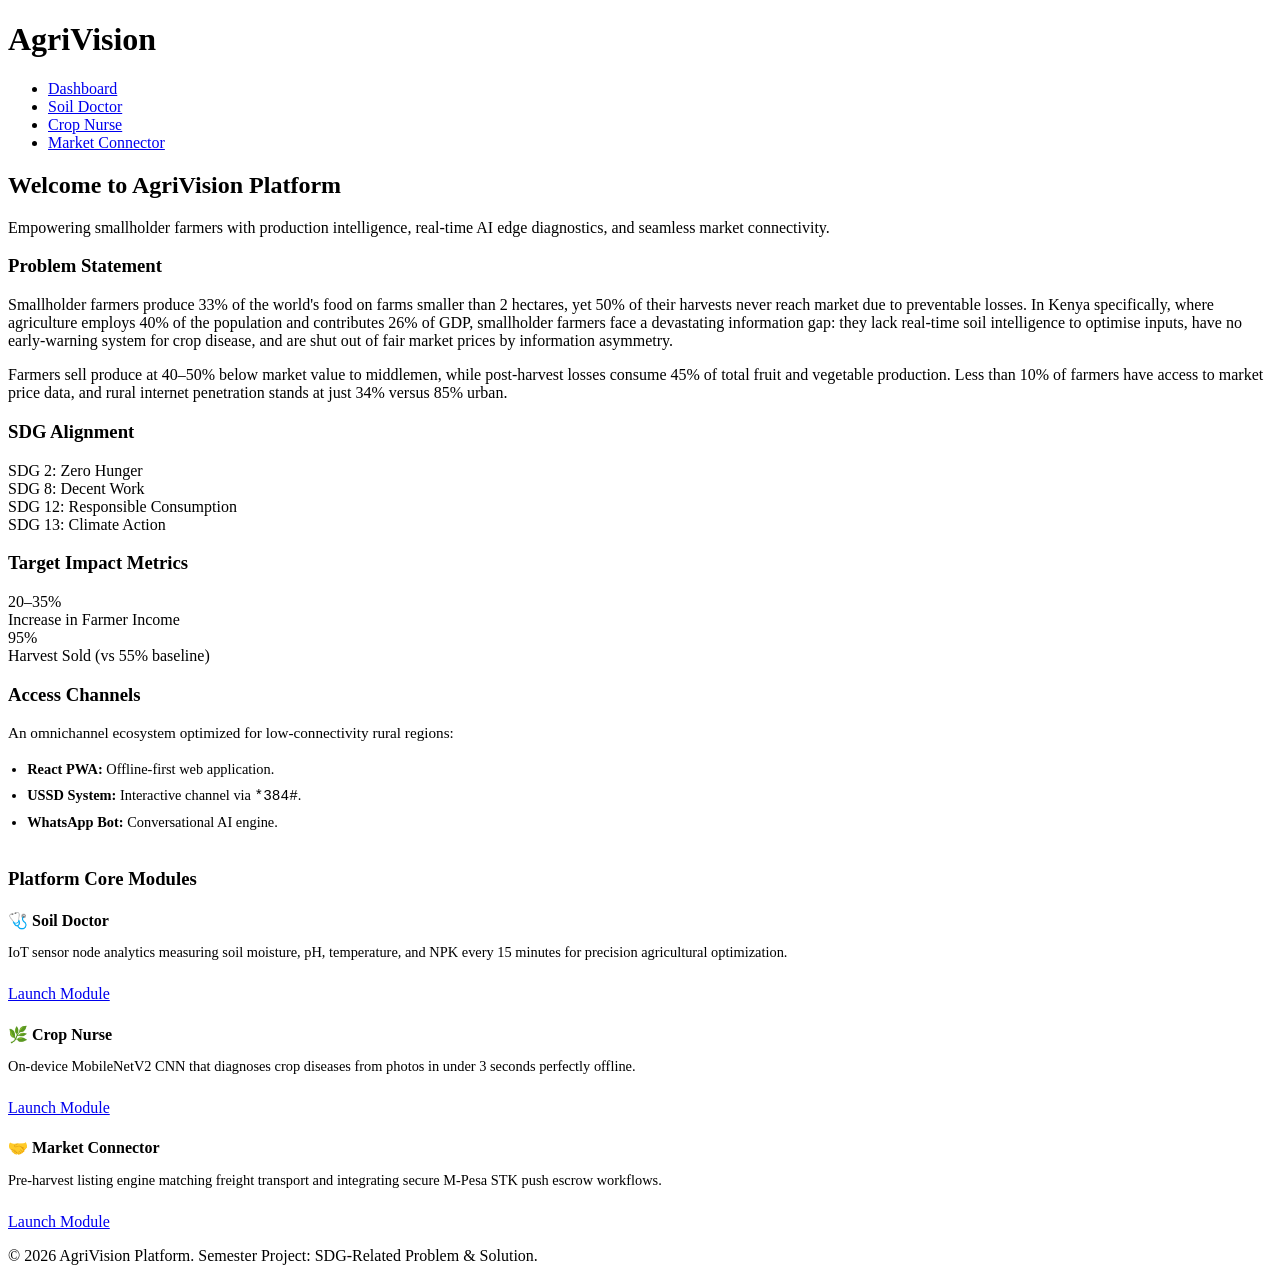
==== index.html @ 59572f2c "added new files" ====
<!DOCTYPE html>
<html lang="en">
<head>
    <meta charset="UTF-8">
    <meta name="viewport" content="width=device-width, initial-scale=1.0">
    <title>AgriVision - Integrated Smart Farming & Market Intelligence</title>
    <link rel="stylesheet" href="styles.css">
</head>
<body>

    <header>
        <div class="nav-container">
            <div class="logo">
                <h1>Agri<span>Vision</span></h1>
            </div>
            <nav>
                <ul>
                    <li><a href="index.html" class="active">Dashboard</a></li>
                    <li><a href="soil.html">Soil Doctor</a></li>
                    <li><a href="crop.html">Crop Nurse</a></li>
                    <li><a href="market.html">Market Connector</a></li>
                </ul>
            </nav>
        </div>
    </header>

    <main>
        <div class="dashboard-header">
            <h2>Welcome to AgriVision Platform</h2>
            <p>Empowering smallholder farmers with production intelligence, real-time AI edge diagnostics, and seamless market connectivity.</p>
        </div>

        <div class="row-layout">
            <div class="card" style="flex: 2;">
                <h3>Problem Statement</h3>
                <p>Smallholder farmers produce 33% of the world's food on farms smaller than 2 hectares, yet 50% of their harvests never reach market due to preventable losses. In Kenya specifically, where agriculture employs 40% of the population and contributes 26% of GDP, smallholder farmers face a devastating information gap: they lack real-time soil intelligence to optimise inputs, have no early-warning system for crop disease, and are shut out of fair market prices by information asymmetry.</p>
                <p style="margin-top: 1rem;">Farmers sell produce at 40–50% below market value to middlemen, while post-harvest losses consume 45% of total fruit and vegetable production. Less than 10% of farmers have access to market price data, and rural internet penetration stands at just 34% versus 85% urban.</p>
            </div>

            <div class="card" style="flex: 1;">
                <h3>SDG Alignment</h3>
                <div class="sdg-container">
                    <div class="sdg-badge sdg-2">SDG 2: Zero Hunger</div>
                    <div class="sdg-badge sdg-8">SDG 8: Decent Work</div>
                    <div class="sdg-badge sdg-12">SDG 12: Responsible Consumption</div>
                    <div class="sdg-badge sdg-13">SDG 13: Climate Action</div>
                </div>
            </div>
        </div>

        <div class="row-layout">
            <div class="card" style="flex: 2;">
                <h3>Target Impact Metrics</h3>
                <div class="metric-container">
                    <div class="metric-box">
                        <div class="metric-value">20–35%</div>
                        <div class="metric-label">Increase in Farmer Income</div>
                    </div>
                    <div class="metric-box">
                        <div class="metric-value">95%</div>
                        <div class="metric-label">Harvest Sold (vs 55% baseline)</div>
                    </div>
                </div>
            </div>

            <div class="card" style="flex: 1;">
                <h3>Access Channels</h3>
                <p style="font-size: 0.95rem; margin-bottom: 0.8rem;">An omnichannel ecosystem optimized for low-connectivity rural regions:</p>
                <ul style="padding-left: 1.2rem; font-size: 0.9rem; line-height: 1.8;">
                    <li><strong>React PWA:</strong> Offline-first web application.</li>
                    <li><strong>USSD System:</strong> Interactive channel via <code>*384#</code>.</li>
                    <li><strong>WhatsApp Bot:</strong> Conversational AI engine.</li>
                </ul>
            </div>
        </div>

        <h3 style="margin: 2rem 0 0.5rem 0; color: var(--primary-color);">Platform Core Modules</h3>
        
        <div class="grid-3">
            <div class="card">
                <h4 style="color: var(--primary-color); margin-bottom: 0.5rem;">🩺 Soil Doctor</h4>
                <p style="font-size: 0.9rem; margin-bottom: 1.5rem;">IoT sensor node analytics measuring soil moisture, pH, temperature, and NPK every 15 minutes for precision agricultural optimization.</p>
                <a href="soil.html" class="btn">Launch Module</a>
            </div>
            <div class="card">
                <h4 style="color: var(--primary-color); margin-bottom: 0.5rem;">🌿 Crop Nurse</h4>
                <p style="font-size: 0.9rem; margin-bottom: 1.5rem;">On-device MobileNetV2 CNN that diagnoses crop diseases from photos in under 3 seconds perfectly offline.</p>
                <a href="crop.html" class="btn">Launch Module</a>
            </div>
            <div class="card">
                <h4 style="color: var(--primary-color); margin-bottom: 0.5rem;">🤝 Market Connector</h4>
                <p style="font-size: 0.9rem; margin-bottom: 1.5rem;">Pre-harvest listing engine matching freight transport and integrating secure M-Pesa STK push escrow workflows.</p>
                <a href="market.html" class="btn">Launch Module</a>
            </div>
        </div>
    </main>

    <footer>
        <p>&copy; 2026 AgriVision Platform. Semester Project: SDG-Related Problem & Solution.</p>
    </footer>

</body>
</html>
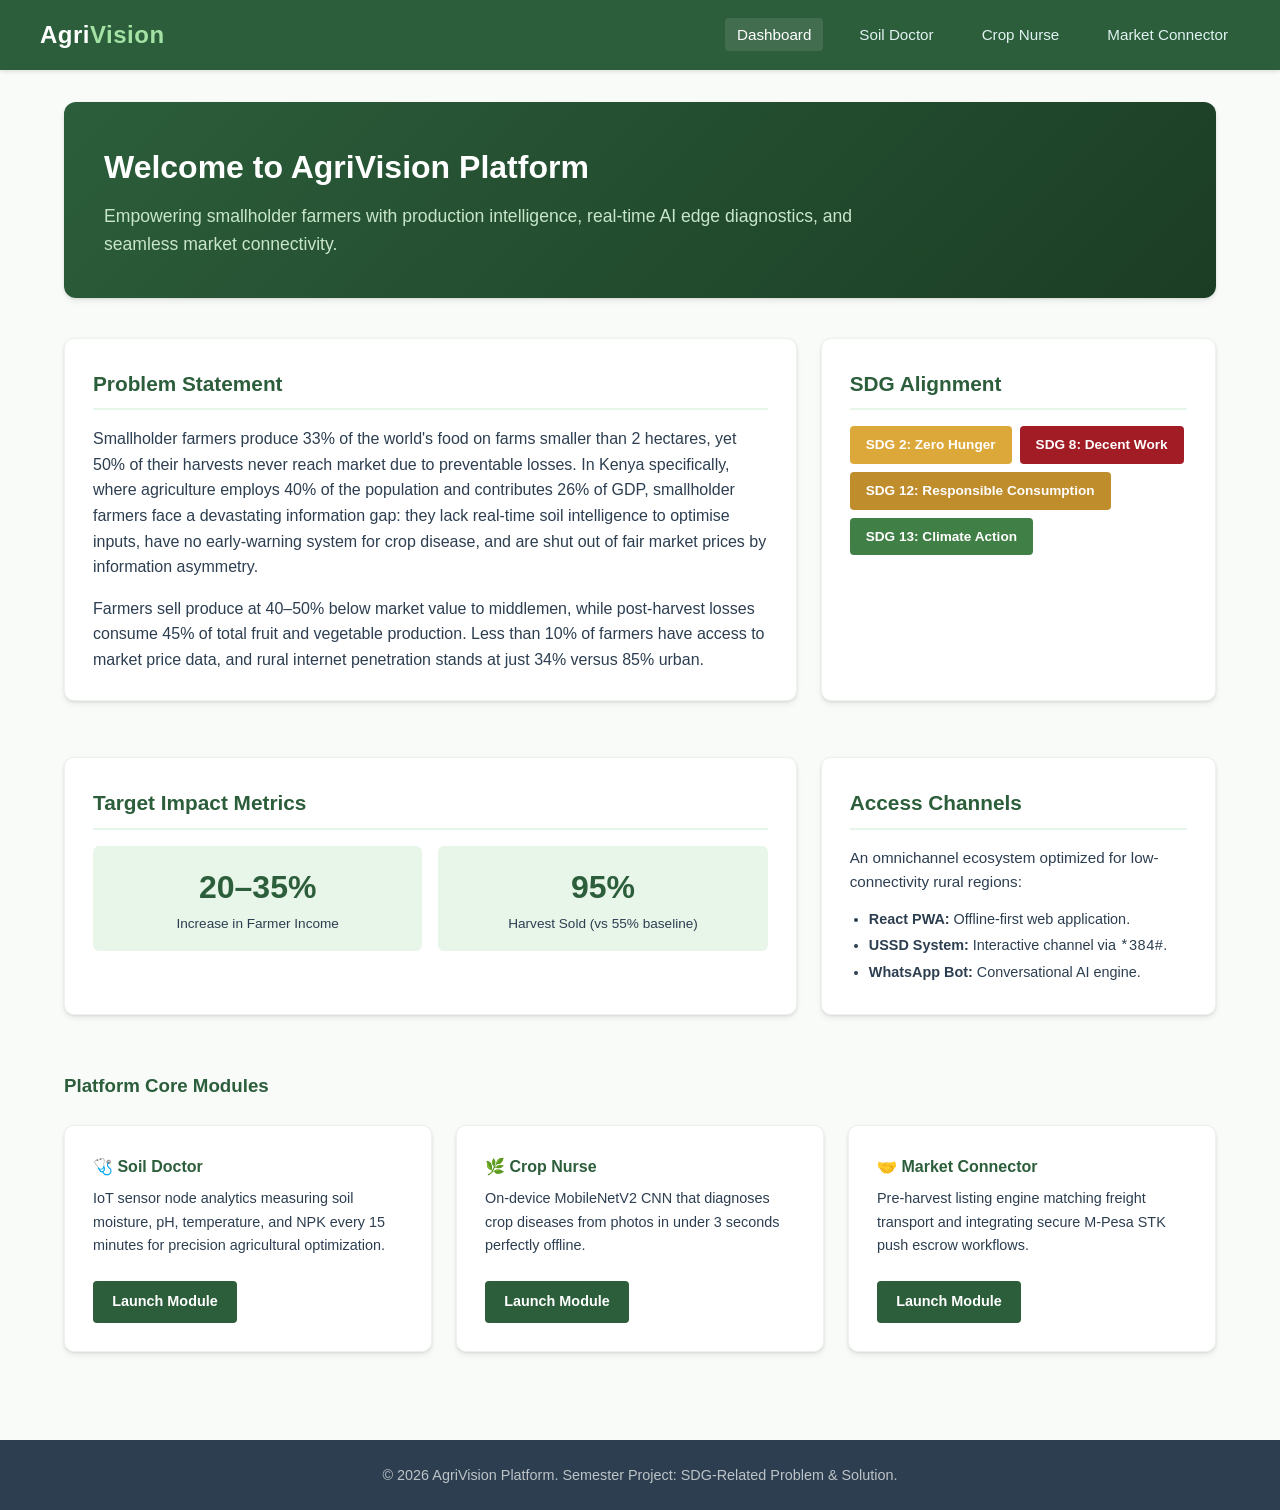
==== commit 1e88e926: "Modified files" ====
--- a/index.html
+++ b/index.html
@@ -4,7 +4,7 @@
     <meta charset="UTF-8">
     <meta name="viewport" content="width=device-width, initial-scale=1.0">
     <title>AgriVision - Integrated Smart Farming & Market Intelligence</title>
-    <link rel="stylesheet" href="styles.css">
+    <link rel="stylesheet" href="style.css">
 </head>
 <body>
 
--- a/style.css
+++ b/style.css
@@ -0,0 +1,281 @@
+/* AgriVision Platform - Modern CSS Stylesheet */
+
+:root {
+    --primary-color: #2c5e3b;      /* Deep Forest Green */
+    --primary-light: #e8f5e9;    /* Light Sage */
+    --accent-color: #e67e22;     /* Earthy Orange */
+    --text-color: #2c3e50;       /* Dark Slate Text */
+    --bg-light: #f9fbf9;         /* Very Light Off-White/Green tint */
+    --border-color: #dadada;
+    --success-color: #27ae60;
+    --warning-color: #f1c40f;
+    --card-shadow: 0 4px 6px rgba(0, 0, 0, 0.05), 0 1px 3px rgba(0, 0, 0, 0.1);
+}
+
+* {
+    box-sizing: border-box;
+    margin: 0;
+    padding: 0;
+}
+
+body {
+    font-family: -apple-system, BlinkMacSystemFont, "Segoe UI", Roboto, Oxygen, Ubuntu, Cantarell, "Open Sans", "Helvetica Neue", sans-serif;
+    color: var(--text-color);
+    background-color: var(--bg-light);
+    line-height: 1.6;
+}
+
+/* Header & Navigation */
+header {
+    background-color: var(--primary-color);
+    color: white;
+    padding: 1rem 2rem;
+    position: sticky;
+    top: 0;
+    z-index: 1000;
+    box-shadow: 0 2px 4px rgba(0,0,0,0.1);
+}
+
+.nav-container {
+    display: flex;
+    justify-content: space-between;
+    align-items: center;
+    max-width: 1200px;
+    margin: 0 auto;
+}
+
+.logo h1 {
+    font-size: 1.5rem;
+    font-weight: 700;
+    letter-spacing: 0.5px;
+}
+
+.logo span {
+    color: #a3e2a4;
+}
+
+nav ul {
+    list-style: none;
+    display: flex;
+    gap: 1.5rem;
+}
+
+nav a {
+    color: #e0f2f1;
+    text-decoration: none;
+    font-weight: 500;
+    font-size: 0.95rem;
+    transition: color 0.3s ease;
+    padding: 0.5rem 0.75rem;
+    border-radius: 4px;
+}
+
+nav a:hover, nav a.active {
+    color: white;
+    background-color: rgba(255, 255, 255, 0.1);
+}
+
+/* Main Container */
+main {
+    max-width: 1200px;
+    margin: 2rem auto;
+    padding: 0 1.5rem;
+}
+
+/* Hero Section / Dashboard Header */
+.dashboard-header {
+    margin-bottom: 2.5rem;
+    background: linear-gradient(135deg, #2c5e3b, #1b3d24);
+    color: white;
+    padding: 2.5rem;
+    border-radius: 12px;
+    box-shadow: var(--card-shadow);
+}
+
+.dashboard-header h2 {
+    font-size: 2rem;
+    margin-bottom: 0.5rem;
+}
+
+.dashboard-header p {
+    color: #c8e6c9;
+    font-size: 1.1rem;
+    max-width: 800px;
+}
+
+/* Grid Layouts */
+.grid-3 {
+    display: grid;
+    grid-template-columns: repeat(auto-fit, minmax(300px, 1fr));
+    gap: 1.5rem;
+    margin-top: 1.5rem;
+}
+
+/* Responsive Columns */
+.row-layout {
+    display: flex;
+    flex-wrap: wrap;
+    gap: 1.5rem;
+    margin-bottom: 2rem;
+}
+
+/* Cards */
+.card {
+    background: white;
+    border-radius: 10px;
+    padding: 1.75rem;
+    box-shadow: var(--card-shadow);
+    margin-bottom: 1.5rem;
+    border: 1px solid #edf2ed;
+    flex: 1;
+    min-width: 280px;
+}
+
+.card h3 {
+    color: var(--primary-color);
+    margin-bottom: 1rem;
+    font-size: 1.3rem;
+    border-bottom: 2px solid var(--primary-light);
+    padding-bottom: 0.5rem;
+}
+
+/* Metric Badges */
+.metric-container {
+    display: flex;
+    gap: 1rem;
+    margin-top: 1rem;
+}
+
+.metric-box {
+    flex: 1;
+    text-align: center;
+    padding: 1rem;
+    background-color: var(--primary-light);
+    border-radius: 6px;
+}
+
+.metric-value {
+    font-size: 2rem;
+    font-weight: 700;
+    color: var(--primary-color);
+}
+
+.metric-label {
+    font-size: 0.85rem;
+    color: var(--text-color);
+    font-weight: 500;
+}
+
+/* SDG Section */
+.sdg-container {
+    display: flex;
+    flex-wrap: wrap;
+    gap: 0.5rem;
+    margin-top: 1rem;
+}
+
+.sdg-badge {
+    padding: 0.5rem 1rem;
+    color: white;
+    border-radius: 4px;
+    font-weight: 600;
+    font-size: 0.85rem;
+}
+
+.sdg-2 { background-color: #dda83a; }
+.sdg-8 { background-color: #a21c26; }
+.sdg-12 { background-color: #bf8d2c; }
+.sdg-13 { background-color: #407f46; }
+
+/* Forms & UI Elements */
+.btn {
+    display: inline-block;
+    background-color: var(--primary-color);
+    color: white;
+    padding: 0.6rem 1.2rem;
+    border-radius: 4px;
+    text-decoration: none;
+    font-weight: 600;
+    font-size: 0.9rem;
+    border: none;
+    cursor: pointer;
+    transition: background-color 0.2s ease;
+}
+
+.btn:hover {
+    background-color: #1b3d24;
+}
+
+.btn-accent {
+    background-color: var(--accent-color);
+}
+
+.btn-accent:hover {
+    background-color: #d35400;
+}
+
+/* Sensor/Data Tables */
+.data-table {
+    width: 100%;
+    border-collapse: collapse;
+    margin-top: 1rem;
+}
+
+.data-table th, .data-table td {
+    padding: 0.75rem 1rem;
+    text-align: left;
+    border-bottom: 1px solid #e0e0e0;
+}
+
+.data-table th {
+    background-color: #f1f8f1;
+    color: var(--primary-color);
+    font-weight: 600;
+}
+
+.status-indicator {
+    display: inline-block;
+    width: 10px;
+    height: 10px;
+    border-radius: 50%;
+    margin-right: 6px;
+}
+
+.status-good { background-color: var(--success-color); }
+.status-warning { background-color: var(--warning-color); }
+
+/* Crop Nurse styles */
+.upload-zone {
+    border: 2px dashed #b2dfdb;
+    background-color: #f2faf8;
+    border-radius: 8px;
+    padding: 3rem 2rem;
+    text-align: center;
+    cursor: pointer;
+    margin-bottom: 1.5rem;
+}
+
+.upload-zone:hover {
+    border-color: var(--primary-color);
+}
+
+.offline-badge {
+    background-color: #78909c;
+    color: white;
+    padding: 0.2rem 0.6rem;
+    border-radius: 4px;
+    font-size: 0.75rem;
+    font-weight: bold;
+    display: inline-block;
+    margin-bottom: 1rem;
+}
+
+/* Footer */
+footer {
+    background-color: #2c3e50;
+    color: #bdc3c7;
+    text-align: center;
+    padding: 1.5rem;
+    margin-top: 4rem;
+    font-size: 0.9rem;
+}
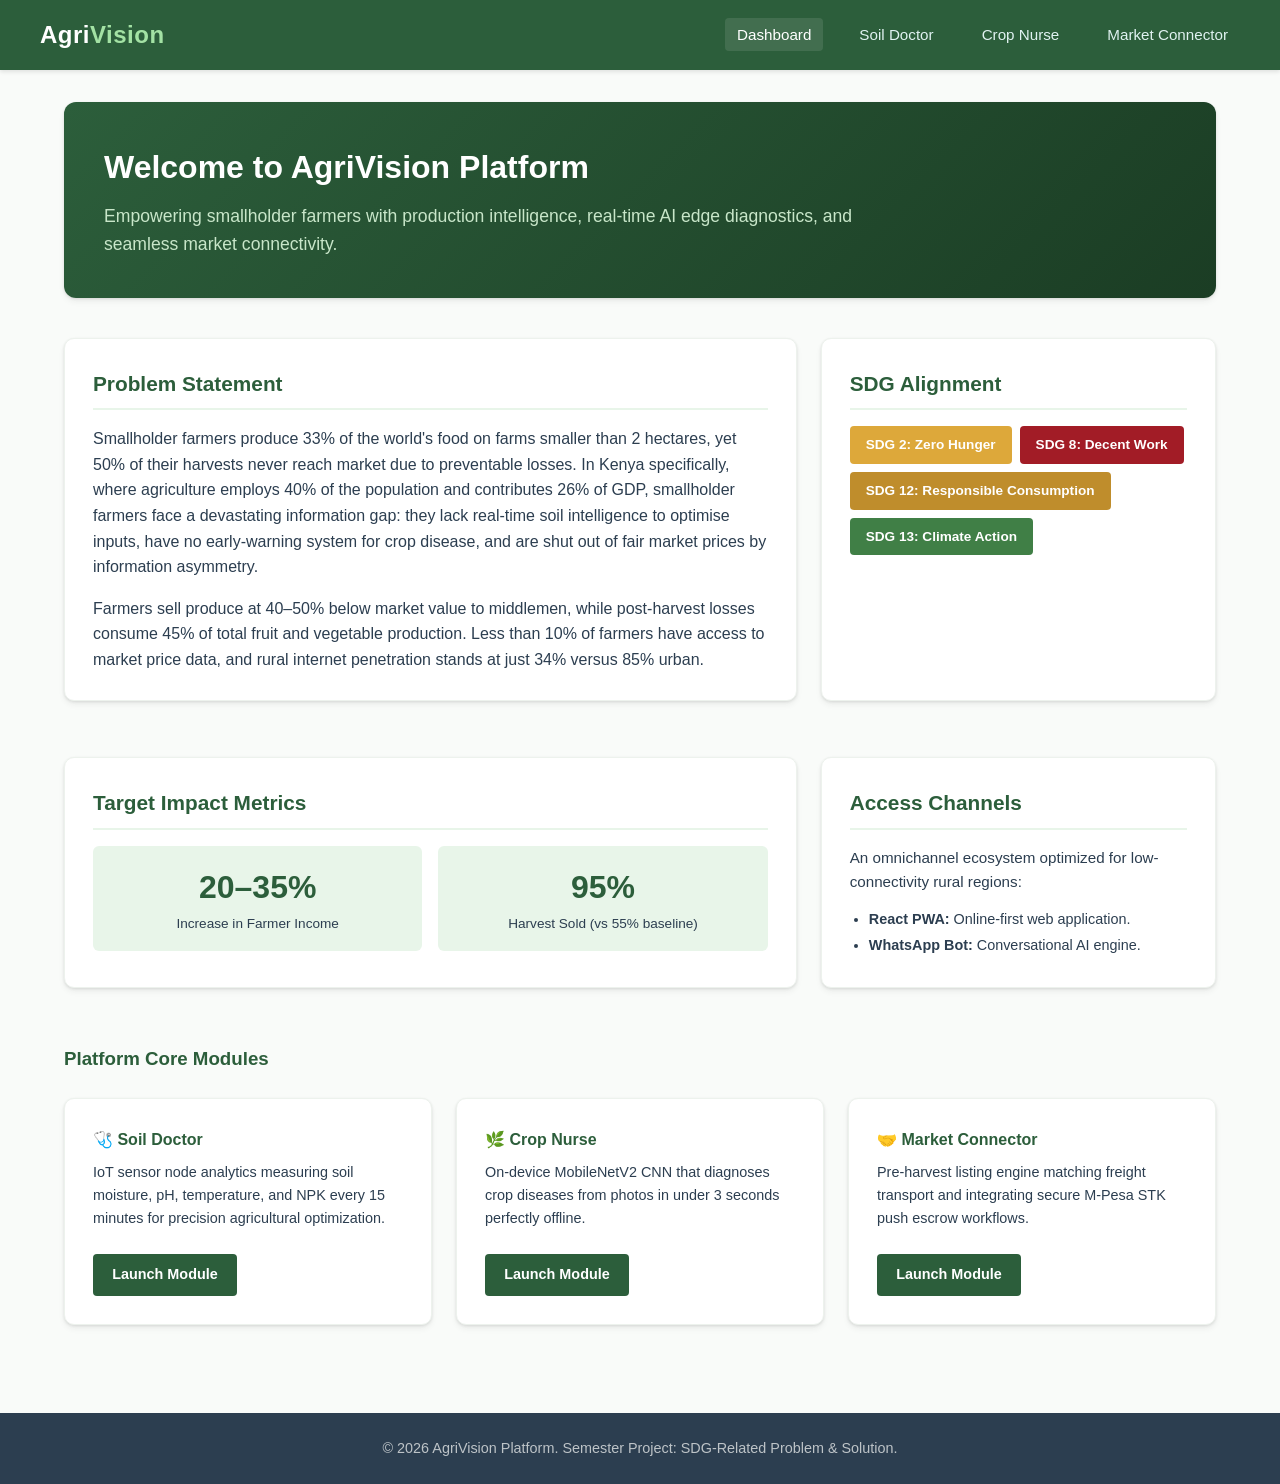
==== commit d287e35c: "added new changes" ====
--- a/index.html
+++ b/index.html
@@ -67,8 +67,7 @@
                 <h3>Access Channels</h3>
                 <p style="font-size: 0.95rem; margin-bottom: 0.8rem;">An omnichannel ecosystem optimized for low-connectivity rural regions:</p>
                 <ul style="padding-left: 1.2rem; font-size: 0.9rem; line-height: 1.8;">
-                    <li><strong>React PWA:</strong> Offline-first web application.</li>
-                    <li><strong>USSD System:</strong> Interactive channel via <code>*384#</code>.</li>
+                    <li><strong>React PWA:</strong> Online-first web application.</li>
                     <li><strong>WhatsApp Bot:</strong> Conversational AI engine.</li>
                 </ul>
             </div>
